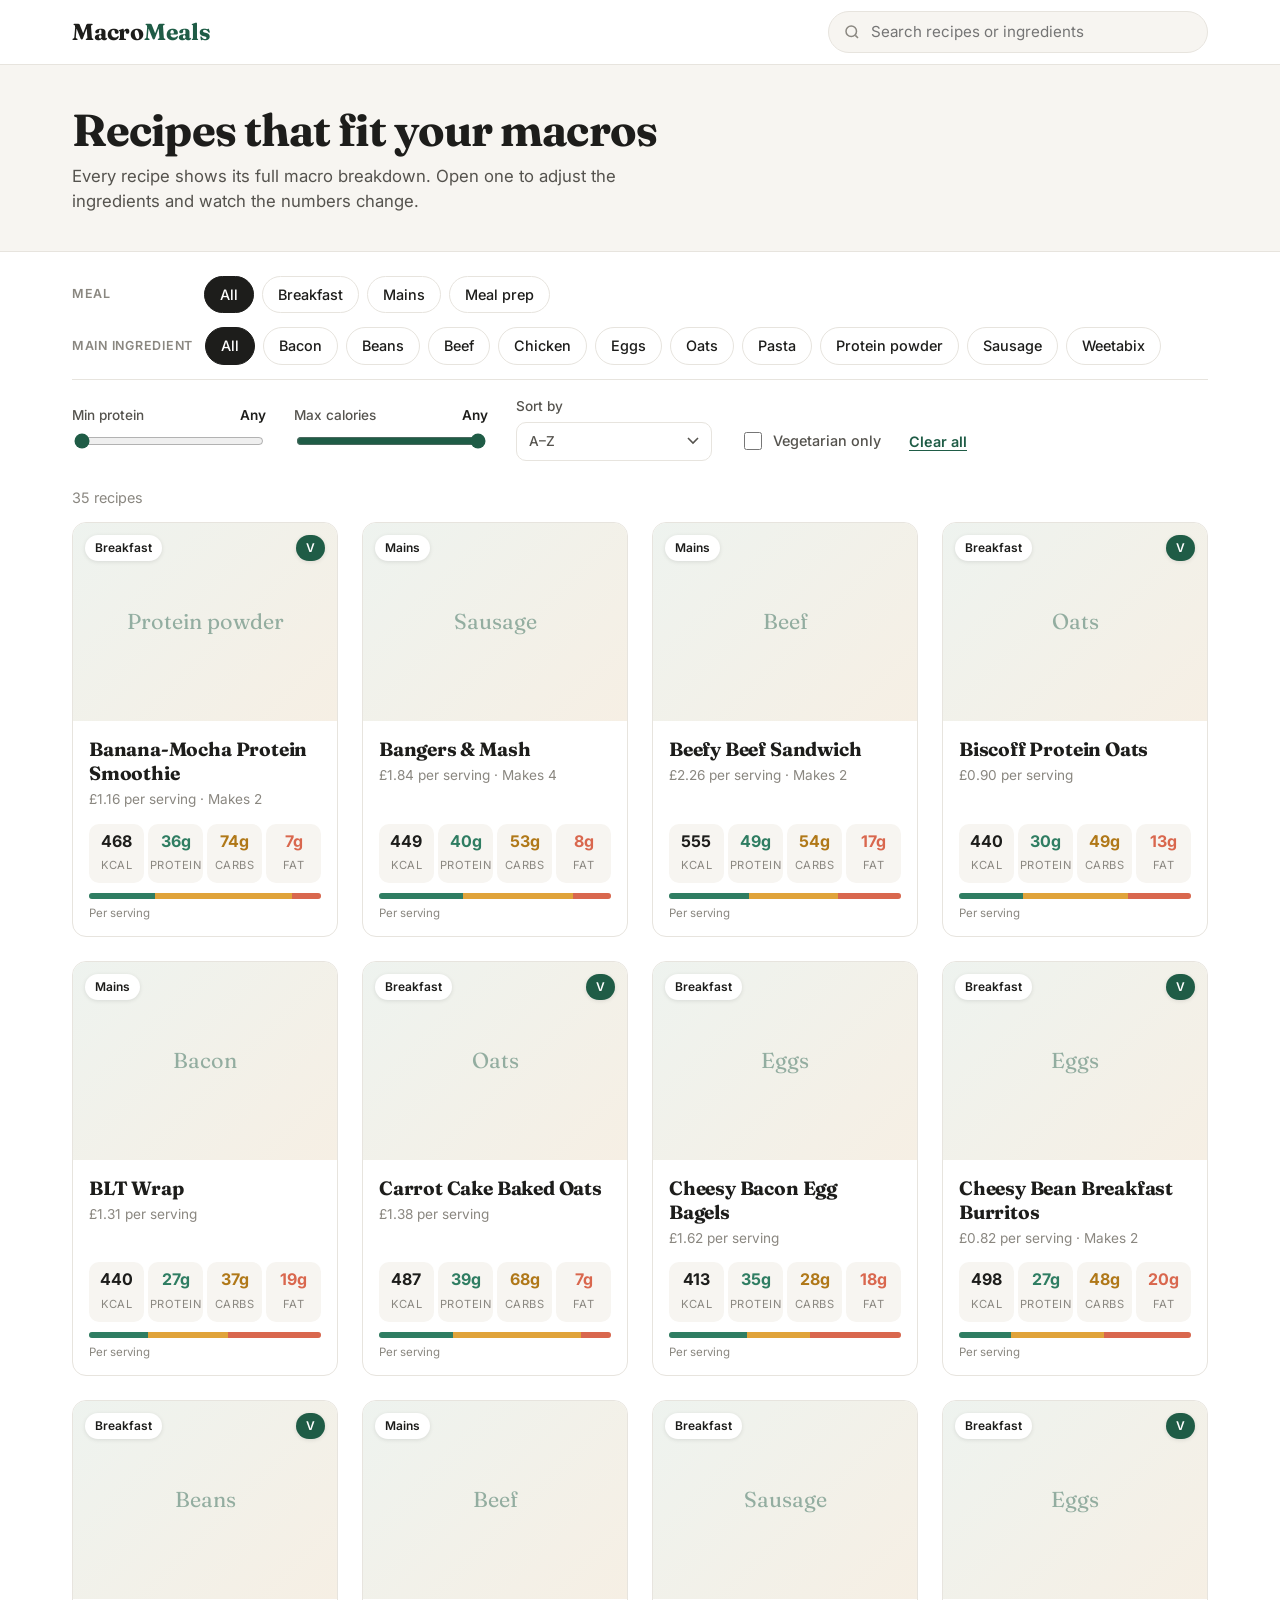
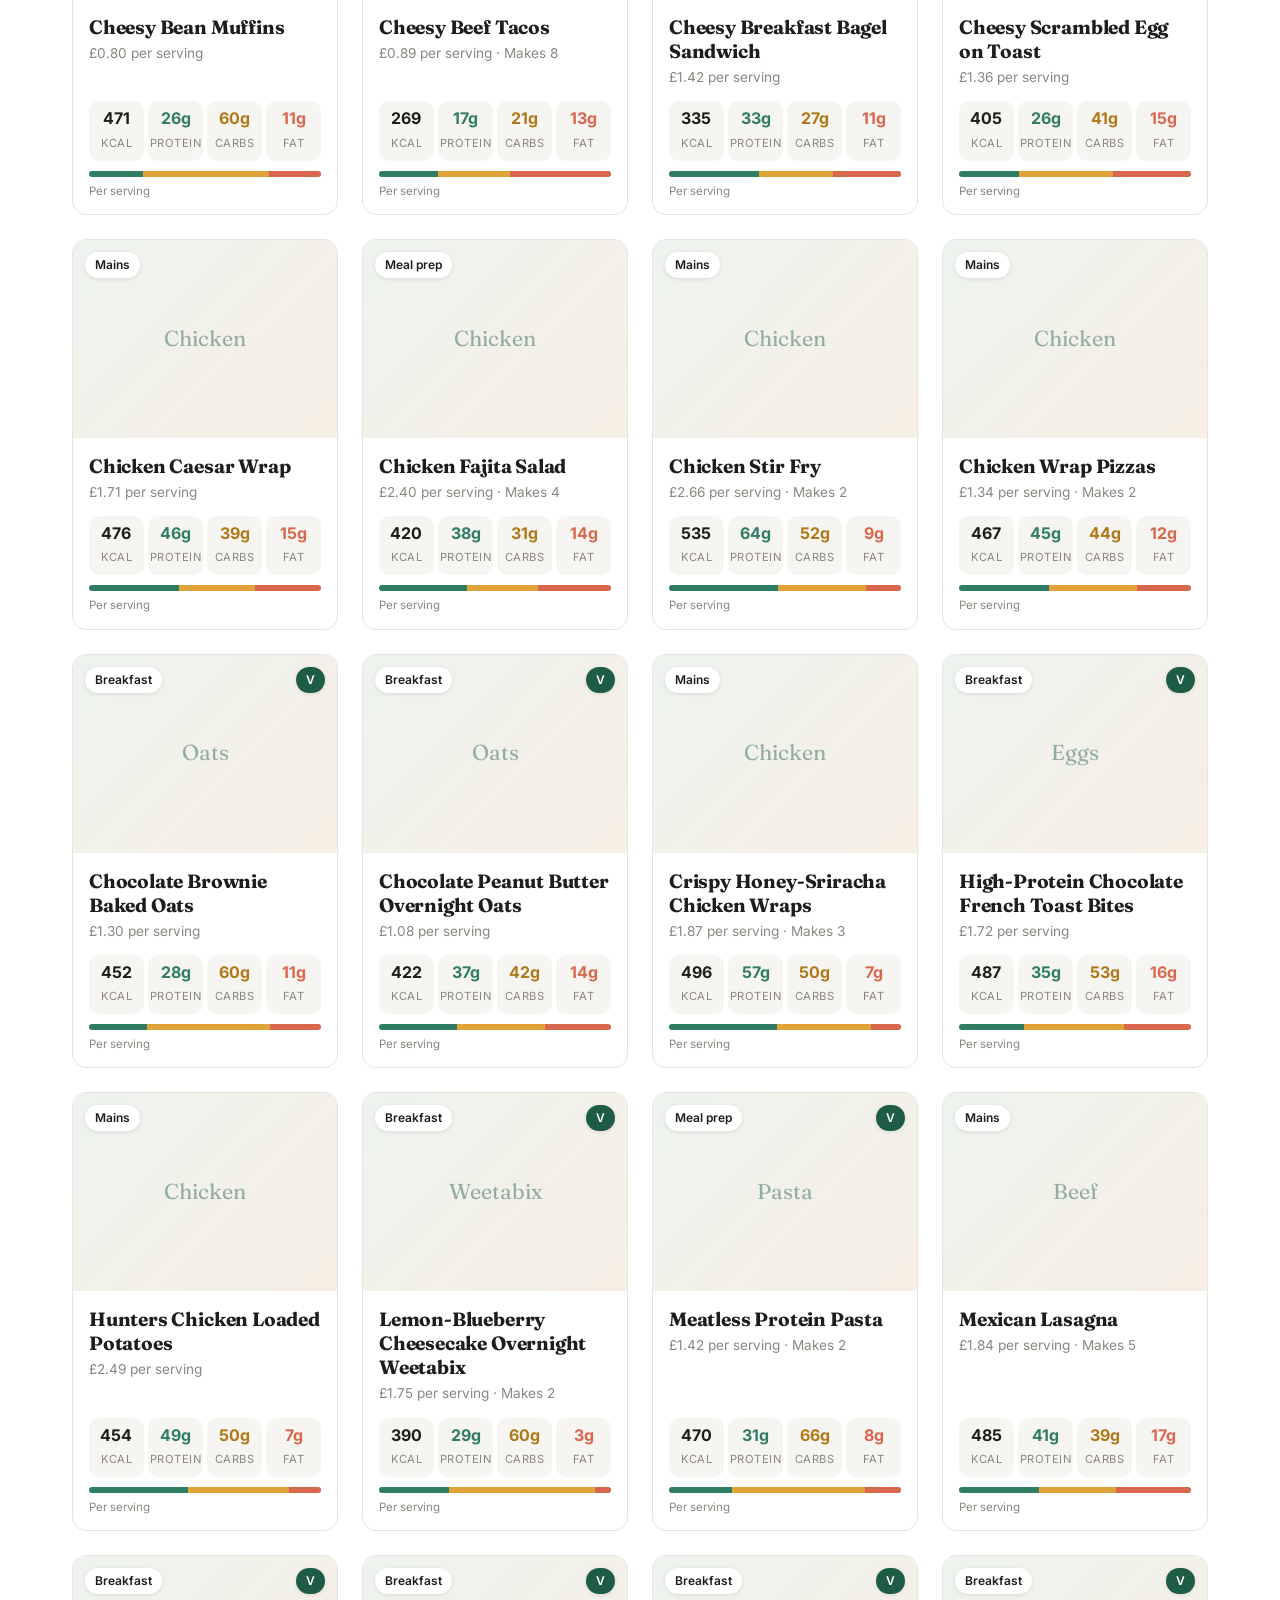
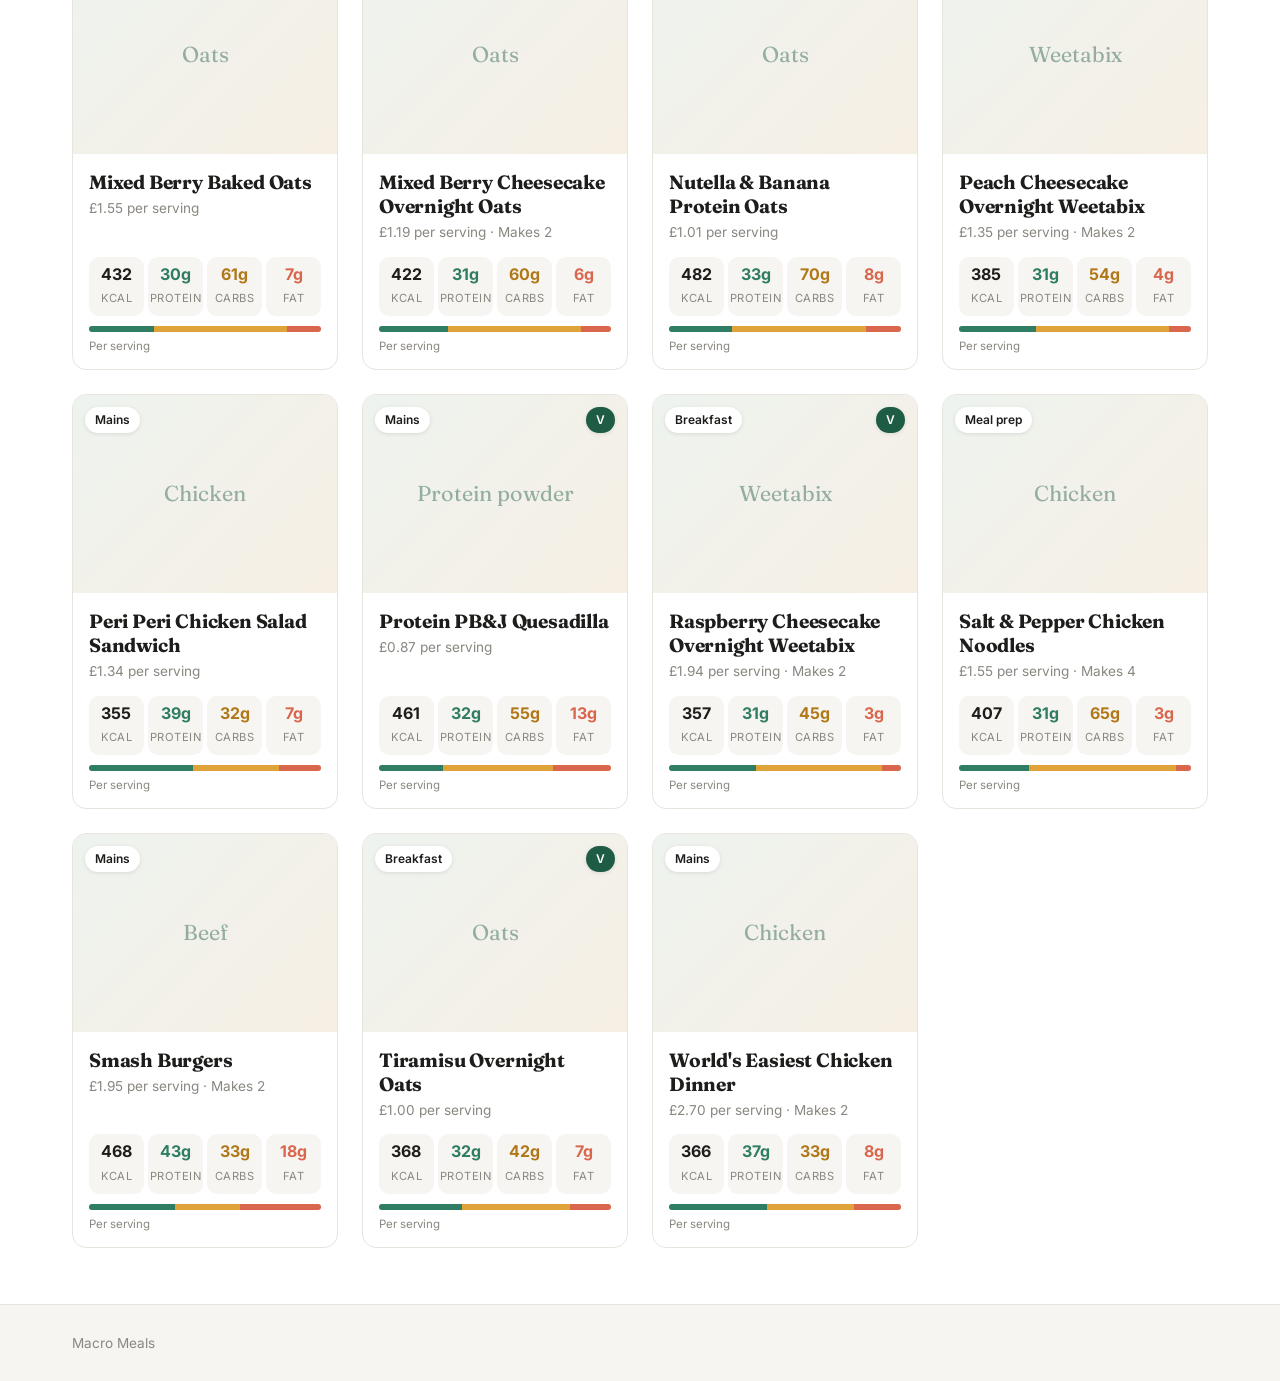
==== index.html @ 956fb860 "Build Macro Meals site with adjustable-ingredient macros Recipe directory with macro tiles and filte" ====
<!doctype html>
<html lang="en">
<head>
  <meta charset="utf-8">
  <meta name="viewport" content="width=device-width, initial-scale=1">
  <title>Macro Meals</title>
  <meta name="description" content="High-protein recipes with full macro breakdowns and adjustable ingredients.">
  <link rel="preconnect" href="https://fonts.googleapis.com">
  <link rel="preconnect" href="https://fonts.gstatic.com" crossorigin>
  <link href="https://fonts.googleapis.com/css2?family=Inter:wght@400;500;600;700&family=Fraunces:opsz,wght@9..144,600;9..144,700&display=swap" rel="stylesheet">
  <link rel="stylesheet" href="assets/css/style.css">
</head>
<body>
  <header class="site-header">
    <div class="wrap header-inner">
      <a class="logo" href="index.html">Macro<span>Meals</span></a>
      <label class="search">
        <span class="sr-only">Search recipes</span>
        <svg viewBox="0 0 24 24" aria-hidden="true"><circle cx="11" cy="11" r="7"/><path d="m20 20-3.5-3.5"/></svg>
        <input id="search" type="search" placeholder="Search recipes or ingredients">
      </label>
    </div>
  </header>

  <section class="hero">
    <div class="wrap">
      <h1>Recipes that fit your macros</h1>
      <p>Every recipe shows its full macro breakdown. Open one to adjust the ingredients and watch the numbers change.</p>
    </div>
  </section>

  <main class="wrap">
    <section class="filters" aria-label="Filters">
      <div class="filter-row">
        <span class="filter-label">Meal</span>
        <div class="chips" id="meal-chips"></div>
      </div>
      <div class="filter-row">
        <span class="filter-label">Main ingredient</span>
        <div class="chips" id="ingredient-chips"></div>
      </div>
      <div class="filter-row controls">
        <label class="range-ctl">
          <span>Min protein <output id="min-protein-out">Any</output></span>
          <input type="range" id="min-protein" min="0" max="80" step="5" value="0">
        </label>
        <label class="range-ctl">
          <span>Max calories <output id="max-kcal-out">Any</output></span>
          <input type="range" id="max-kcal" min="200" step="50">
        </label>
        <label class="select-ctl" id="book-wrap">
          <span>Book</span>
          <select id="book"></select>
        </label>
        <label class="select-ctl">
          <span>Sort by</span>
          <select id="sort">
            <option value="title">A–Z</option>
            <option value="protein-desc">Most protein</option>
            <option value="ratio">Best protein per calorie</option>
            <option value="kcal-asc">Fewest calories</option>
            <option value="kcal-desc">Most calories</option>
            <option value="price-asc">Cheapest</option>
          </select>
        </label>
        <label class="check-ctl"><input type="checkbox" id="veg-only"> Vegetarian only</label>
        <button type="button" class="link-btn" id="clear">Clear all</button>
      </div>
    </section>

    <p class="count" id="count"></p>
    <div class="grid" id="grid"></div>
  </main>

  <footer class="site-footer"><div class="wrap">Macro Meals</div></footer>

  <script src="assets/js/common.js"></script>
  <script src="assets/js/directory.js"></script>
</body>
</html>
---- assets/css/style.css ----
:root {
  --ink: #1d1d1b;
  --ink-2: #55534e;
  --ink-3: #8a8780;
  --line: #e7e4de;
  --bg: #ffffff;
  --bg-soft: #f7f5f1;
  --accent: #1f5c46;
  --accent-soft: #e6f0eb;
  --protein: #2f7d62;
  --carbs: #e0a33a;
  --fat: #d9674e;
  --radius: 14px;
  --shadow: 0 1px 2px rgba(0,0,0,.04), 0 6px 20px rgba(0,0,0,.06);
  --serif: 'Fraunces', Georgia, serif;
  --sans: 'Inter', system-ui, -apple-system, 'Segoe UI', sans-serif;
}

* { box-sizing: border-box; }
html { -webkit-text-size-adjust: 100%; }
body {
  margin: 0;
  font-family: var(--sans);
  color: var(--ink);
  background: var(--bg);
  line-height: 1.5;
  -webkit-font-smoothing: antialiased;
}
a { color: inherit; }
img { display: block; max-width: 100%; }
button, input, select { font: inherit; color: inherit; }
[hidden] { display: none !important; }
.sr-only { position: absolute; width: 1px; height: 1px; overflow: hidden; clip: rect(0 0 0 0); white-space: nowrap; }
.wrap { max-width: 1200px; margin: 0 auto; padding: 0 16px; }
@media (min-width: 720px) { .wrap { padding: 0 32px; } }

/* Header */
.site-header {
  position: sticky; top: 0; z-index: 20;
  background: rgba(255,255,255,.94);
  backdrop-filter: saturate(1.4) blur(8px);
  border-bottom: 1px solid var(--line);
}
.header-inner { display: flex; align-items: center; gap: 20px; height: 64px; }
.logo {
  font-family: var(--serif); font-weight: 700; font-size: 1.45rem;
  text-decoration: none; letter-spacing: -.01em; white-space: nowrap;
}
.logo span { color: var(--accent); }
.back { margin-left: auto; text-decoration: none; color: var(--ink-2); font-weight: 500; font-size: .95rem; }
.back:hover { color: var(--accent); }
.search {
  margin-left: auto; flex: 0 1 380px; min-width: 0;
  display: flex; align-items: center; gap: 8px;
  background: var(--bg-soft); border: 1px solid var(--line); border-radius: 999px;
  padding: 0 14px; height: 42px;
}
.search:focus-within { border-color: var(--accent); background: #fff; }
.search svg { width: 18px; height: 18px; fill: none; stroke: var(--ink-3); stroke-width: 2; flex: none; }
.search input { border: 0; background: transparent; outline: none; width: 100%; min-width: 0; font-size: .95rem; }

/* Hero */
.hero { background: var(--bg-soft); border-bottom: 1px solid var(--line); padding: 40px 0 36px; }
.hero h1 { font-family: var(--serif); font-size: clamp(1.9rem, 4vw, 2.8rem); line-height: 1.1; margin: 0 0 10px; letter-spacing: -.02em; }
.hero p { margin: 0; color: var(--ink-2); max-width: 620px; font-size: 1.05rem; }

/* Filters */
.filters { padding: 24px 0 8px; display: grid; gap: 14px; }
.filters > * { min-width: 0; }
.filter-row { display: flex; align-items: center; gap: 12px; flex-wrap: wrap; }
.filter-label { font-size: .78rem; font-weight: 600; text-transform: uppercase; letter-spacing: .06em; color: var(--ink-3); min-width: 120px; }
.chips { display: flex; gap: 8px; flex-wrap: wrap; }
.chip {
  border: 1px solid var(--line); background: #fff; border-radius: 999px;
  padding: 7px 15px; font-size: .9rem; font-weight: 500; cursor: pointer;
  transition: border-color .15s, background .15s, color .15s;
}
.chip:hover { border-color: var(--ink-3); }
.chip[aria-pressed="true"] { background: var(--ink); border-color: var(--ink); color: #fff; }
.controls { gap: 20px 28px; padding-top: 6px; border-top: 1px solid var(--line); padding-top: 16px; }
.range-ctl, .select-ctl { display: grid; gap: 6px; font-size: .85rem; color: var(--ink-2); font-weight: 500; }
.range-ctl span { display: flex; justify-content: space-between; gap: 12px; }
.range-ctl output { color: var(--ink); font-weight: 600; }
.range-ctl input { width: 190px; }
.select-ctl select {
  border: 1px solid var(--line); border-radius: 10px; padding: 8px 32px 8px 12px; background: #fff;
  appearance: none;
  background-image: url("data:image/svg+xml,%3Csvg xmlns='http://www.w3.org/2000/svg' width='12' height='8'%3E%3Cpath d='M1 1l5 5 5-5' fill='none' stroke='%2355534e' stroke-width='1.6'/%3E%3C/svg%3E");
  background-repeat: no-repeat; background-position: right 12px center;
}
.link-btn { background: none; border: 0; padding: 0; color: var(--accent); font-weight: 600; font-size: .9rem; cursor: pointer; text-decoration: underline; text-underline-offset: 3px; }
.controls .link-btn { align-self: end; padding-bottom: 8px; }

input[type="range"] { accent-color: var(--accent); }

/* Grid + cards */
.count { color: var(--ink-3); font-size: .9rem; margin: 18px 0 14px; }
.grid { display: grid; gap: 24px; grid-template-columns: repeat(auto-fill, minmax(260px, 1fr)); padding-bottom: 56px; }
.card {
  display: flex; flex-direction: column; text-decoration: none;
  background: #fff; border-radius: var(--radius); overflow: hidden;
  border: 1px solid var(--line); transition: box-shadow .2s, transform .2s;
}
.card:hover { box-shadow: var(--shadow); transform: translateY(-2px); }
.card-img { position: relative; aspect-ratio: 4 / 3; background: var(--bg-soft); overflow: hidden; }
.card-img img { width: 100%; height: 100%; object-fit: cover; }
.badge {
  position: absolute; top: 12px; left: 12px; background: #fff; border-radius: 999px;
  font-size: .75rem; font-weight: 600; padding: 4px 10px; box-shadow: 0 1px 4px rgba(0,0,0,.1);
}
.img-placeholder {
  width: 100%; height: 100%; display: grid; place-items: center;
  background: linear-gradient(135deg, #eef3ef 0%, #f6efe4 100%);
}
.img-placeholder span { font-family: var(--serif); font-size: 1.35rem; color: rgba(31,92,70,.45); }
.card-body { padding: 16px 16px 14px; display: flex; flex-direction: column; flex: 1; }
.card h3 { font-family: var(--serif); font-size: 1.2rem; line-height: 1.25; margin: 0 0 4px; letter-spacing: -.01em; }
.card:hover h3 { color: var(--accent); }
.meta { margin: 0 0 14px; color: var(--ink-3); font-size: .85rem; }
.macros { display: grid; grid-template-columns: repeat(4, 1fr); gap: 4px; margin-top: auto; }
.macro { text-align: center; padding: 8px 2px; border-radius: 10px; background: var(--bg-soft); }
.macro strong { display: block; font-size: 1rem; line-height: 1.2; }
.macro span { font-size: .7rem; color: var(--ink-3); text-transform: uppercase; letter-spacing: .04em; }
.macro.p strong { color: var(--protein); }
.macro.c strong { color: #b07818; }
.macro.f strong { color: var(--fat); }
.split-bar { display: flex; height: 6px; border-radius: 999px; overflow: hidden; margin-top: 10px; background: var(--line); }
.split-bar .p { background: var(--protein); }
.split-bar .c { background: var(--carbs); }
.split-bar .f { background: var(--fat); }
.per { margin: 6px 0 0; font-size: .72rem; color: var(--ink-3); }
.empty { color: var(--ink-2); padding: 40px 0; grid-column: 1 / -1; }

/* Recipe page */
.crumbs { font-size: .85rem; color: var(--ink-3); padding: 20px 0 0; }
.crumbs a { color: var(--ink-2); }
.crumbs span { margin: 0 6px; }
.recipe-head { display: grid; gap: 28px; padding: 18px 0 32px; align-items: center; }
@media (min-width: 900px) { .recipe-head { grid-template-columns: 1fr 1fr; gap: 48px; } }
.eyebrow { margin: 0 0 8px; font-size: .78rem; font-weight: 600; text-transform: uppercase; letter-spacing: .08em; color: var(--accent); }
.recipe-head h1 { font-family: var(--serif); font-size: clamp(2rem, 4.5vw, 3rem); line-height: 1.08; margin: 0 0 14px; letter-spacing: -.02em; }
.lede { font-size: 1.1rem; color: var(--ink-2); margin: 0 0 20px; }
.facts { list-style: none; display: flex; gap: 28px; padding: 14px 0; margin: 0 0 16px; border-top: 1px solid var(--line); border-bottom: 1px solid var(--line); }
.facts li { font-weight: 600; }
.facts span { display: block; font-size: .72rem; font-weight: 600; text-transform: uppercase; letter-spacing: .06em; color: var(--ink-3); }
.tags { display: flex; gap: 8px; flex-wrap: wrap; }
.tag { background: var(--accent-soft); color: var(--accent); font-size: .82rem; font-weight: 600; padding: 4px 12px; border-radius: 999px; }
.recipe-img { border-radius: var(--radius); overflow: hidden; aspect-ratio: 4 / 3; background: var(--bg-soft); }
.recipe-img img { width: 100%; height: 100%; object-fit: cover; }

.recipe-layout { display: grid; gap: 24px; padding-bottom: 64px; }
@media (min-width: 960px) { .recipe-layout { grid-template-columns: minmax(0, 1fr) 360px; gap: 40px; align-items: start; } }
.panel { border: 1px solid var(--line); border-radius: var(--radius); padding: 22px; background: #fff; }
.recipe-main { display: grid; gap: 24px; }
.panel h2 { font-family: var(--serif); font-size: 1.45rem; margin: 0 0 14px; letter-spacing: -.01em; }
.panel h2 small { font-family: var(--sans); font-size: .8rem; font-weight: 500; color: var(--ink-3); margin-left: 6px; }
.panel-head { display: flex; justify-content: space-between; align-items: baseline; gap: 12px; }
.hint { font-size: .82rem; color: var(--ink-3); margin: 8px 0 0; }
@media (min-width: 960px) { .sticky { position: sticky; top: 84px; } }

.whole {
  display: grid; grid-template-columns: auto 1fr auto; align-items: center; gap: 14px;
  background: var(--accent-soft); border-radius: 12px; padding: 12px 16px;
}
.whole label { font-weight: 600; font-size: .9rem; color: var(--accent); }
.whole output { font-weight: 700; min-width: 3.2em; text-align: right; color: var(--accent); }
@media (max-width: 520px) { .whole { grid-template-columns: 1fr auto; } .whole input { grid-column: 1 / -1; grid-row: 2; } }

.ing-list { list-style: none; padding: 0; margin: 12px 0 0; }
.ing { padding: 14px 0; border-bottom: 1px solid var(--line); }
.ing:last-child { border-bottom: 0; }
.ing-top { display: flex; justify-content: space-between; gap: 12px; align-items: baseline; }
.ing-name { font-weight: 500; }
.ing-qty { font-weight: 700; white-space: nowrap; }
.ing-qty s { color: var(--ink-3); font-weight: 400; font-size: .82rem; margin-left: 4px; }
.ing input[type="range"] { width: 100%; margin: 8px 0 2px; }
.ing-macros { font-size: .78rem; color: var(--ink-3); }
.ing.fixed .ing-name { color: var(--ink-2); font-style: italic; }

.steps { margin: 0; padding: 0; list-style: none; counter-reset: step; }
.steps li { counter-increment: step; position: relative; padding: 0 0 18px 46px; }
.steps li::before {
  content: counter(step); position: absolute; left: 0; top: -2px;
  width: 30px; height: 30px; border-radius: 50%; background: var(--ink); color: #fff;
  display: grid; place-items: center; font-weight: 700; font-size: .85rem;
}

.big-kcal { font-size: 1rem; color: var(--ink-2); margin-bottom: 12px; display: flex; align-items: baseline; gap: 8px; }
.big-kcal strong { font-family: var(--serif); font-size: 2.6rem; line-height: 1; color: var(--ink); }
.macro-grid { display: grid; grid-template-columns: repeat(3, 1fr); gap: 8px; }
.mg { background: var(--bg-soft); border-radius: 10px; padding: 10px; border-top: 3px solid; }
.mg.p { border-color: var(--protein); }
.mg.c { border-color: var(--carbs); }
.mg.f { border-color: var(--fat); }
.mg span { display: block; font-size: .72rem; color: var(--ink-3); text-transform: uppercase; letter-spacing: .05em; font-weight: 600; }
.mg strong { font-size: 1.3rem; }
.mg .delta { display: block; }
.delta { font-size: .78rem; font-weight: 600; }
.delta.up { color: var(--protein); }
.delta.down { color: var(--fat); }
.split-legend { font-size: .78rem; color: var(--ink-3); margin: 6px 0 0; }
.orig { font-size: .8rem; color: var(--ink-2); background: var(--bg-soft); border-radius: 8px; padding: 8px 10px; margin: 12px 0 0; }

.targets { margin-top: 22px; padding-top: 18px; border-top: 1px solid var(--line); }
.targets h3 { font-size: .95rem; margin: 0 0 10px; }
.target-inputs { display: grid; grid-template-columns: repeat(2, 1fr); gap: 8px; }
.target-inputs label { display: grid; grid-template-columns: 1fr auto; align-items: center; gap: 2px 6px; font-size: .78rem; color: var(--ink-3); font-weight: 600; }
.target-inputs label span { grid-column: 1 / -1; }
.target-inputs input { width: 100%; border: 1px solid var(--line); border-radius: 8px; padding: 7px 9px; font-weight: 600; }
.target-inputs input:focus { outline: none; border-color: var(--accent); }
.target-inputs em { font-style: normal; }
#target-bars { display: grid; gap: 10px; margin-top: 14px; }
#target-bars:empty { display: none; }
.tbar-top { display: flex; justify-content: space-between; font-size: .8rem; font-weight: 600; margin-bottom: 4px; }
.tbar-track { height: 8px; border-radius: 999px; background: var(--line); overflow: hidden; }
.tbar-track span { display: block; height: 100%; background: var(--carbs); border-radius: 999px; }
.tbar.on .tbar-track span { background: var(--protein); }
.tbar.over .tbar-track span { background: var(--fat); }
.tbar.on .tbar-top span:last-child { color: var(--protein); }
.tbar.over .tbar-top span:last-child { color: var(--fat); }
.fit-btns { display: flex; gap: 8px; margin-top: 14px; flex-wrap: wrap; }
.btn {
  flex: 1; border: 1px solid var(--ink); background: #fff; border-radius: 999px;
  padding: 9px 12px; font-weight: 600; font-size: .85rem; cursor: pointer; white-space: nowrap;
}
.btn:hover { background: var(--ink); color: #fff; }

.site-footer { border-top: 1px solid var(--line); padding: 28px 0; color: var(--ink-3); font-size: .85rem; background: var(--bg-soft); }

@media (max-width: 600px) {
  .header-inner { gap: 12px; }
  .logo { font-size: 1.2rem; }
  .filter-label { min-width: 0; width: 100%; }
  .filter-row > .chips { flex: 1 1 100%; min-width: 0; }
  .chips { flex-wrap: nowrap; overflow-x: auto; margin: 0 -16px; padding: 0 16px 4px; scrollbar-width: none; }
  .chip { flex: none; }
  .range-ctl input { width: 100%; }
  .range-ctl, .select-ctl { flex: 1 1 140px; }
}

.badge.veg { left: auto; right: 12px; background: var(--accent); color: #fff; }
.check-ctl { display: flex; align-items: center; gap: 8px; font-size: .9rem; font-weight: 500; color: var(--ink-2); align-self: end; padding-bottom: 8px; cursor: pointer; }
.check-ctl input { width: 18px; height: 18px; accent-color: var(--accent); }
.notes { display: grid; gap: 12px; margin-top: 8px; }
@media (min-width: 640px) { .notes { grid-template-columns: 1fr 1fr; } }
.note { background: var(--bg-soft); border-radius: 12px; padding: 14px 16px; }
.note h3 { margin: 0 0 4px; font-size: .78rem; text-transform: uppercase; letter-spacing: .06em; color: var(--accent); }
.note p { margin: 0; font-size: .92rem; color: var(--ink-2); }

/* Live macro bar so totals stay visible while adjusting on small screens */
.mobile-bar { display: none; }
@media (max-width: 959px) {
  .mobile-bar {
    position: fixed; left: 0; right: 0; bottom: 0; z-index: 30;
    display: grid; grid-template-columns: repeat(4, 1fr);
    background: rgba(255,255,255,.97); backdrop-filter: blur(8px);
    border-top: 1px solid var(--line); box-shadow: 0 -4px 16px rgba(0,0,0,.06);
    padding: 10px 16px calc(10px + env(safe-area-inset-bottom));
    text-align: center;
  }
  .mobile-bar strong { display: block; font-size: 1.05rem; line-height: 1.2; }
  .mobile-bar span { font-size: .68rem; color: var(--ink-3); text-transform: uppercase; letter-spacing: .04em; }
  .mobile-bar .p strong { color: var(--protein); }
  .mobile-bar .c strong { color: #b07818; }
  .mobile-bar .f strong { color: var(--fat); }
  body:has(.mobile-bar) .site-footer { padding-bottom: 90px; }
}
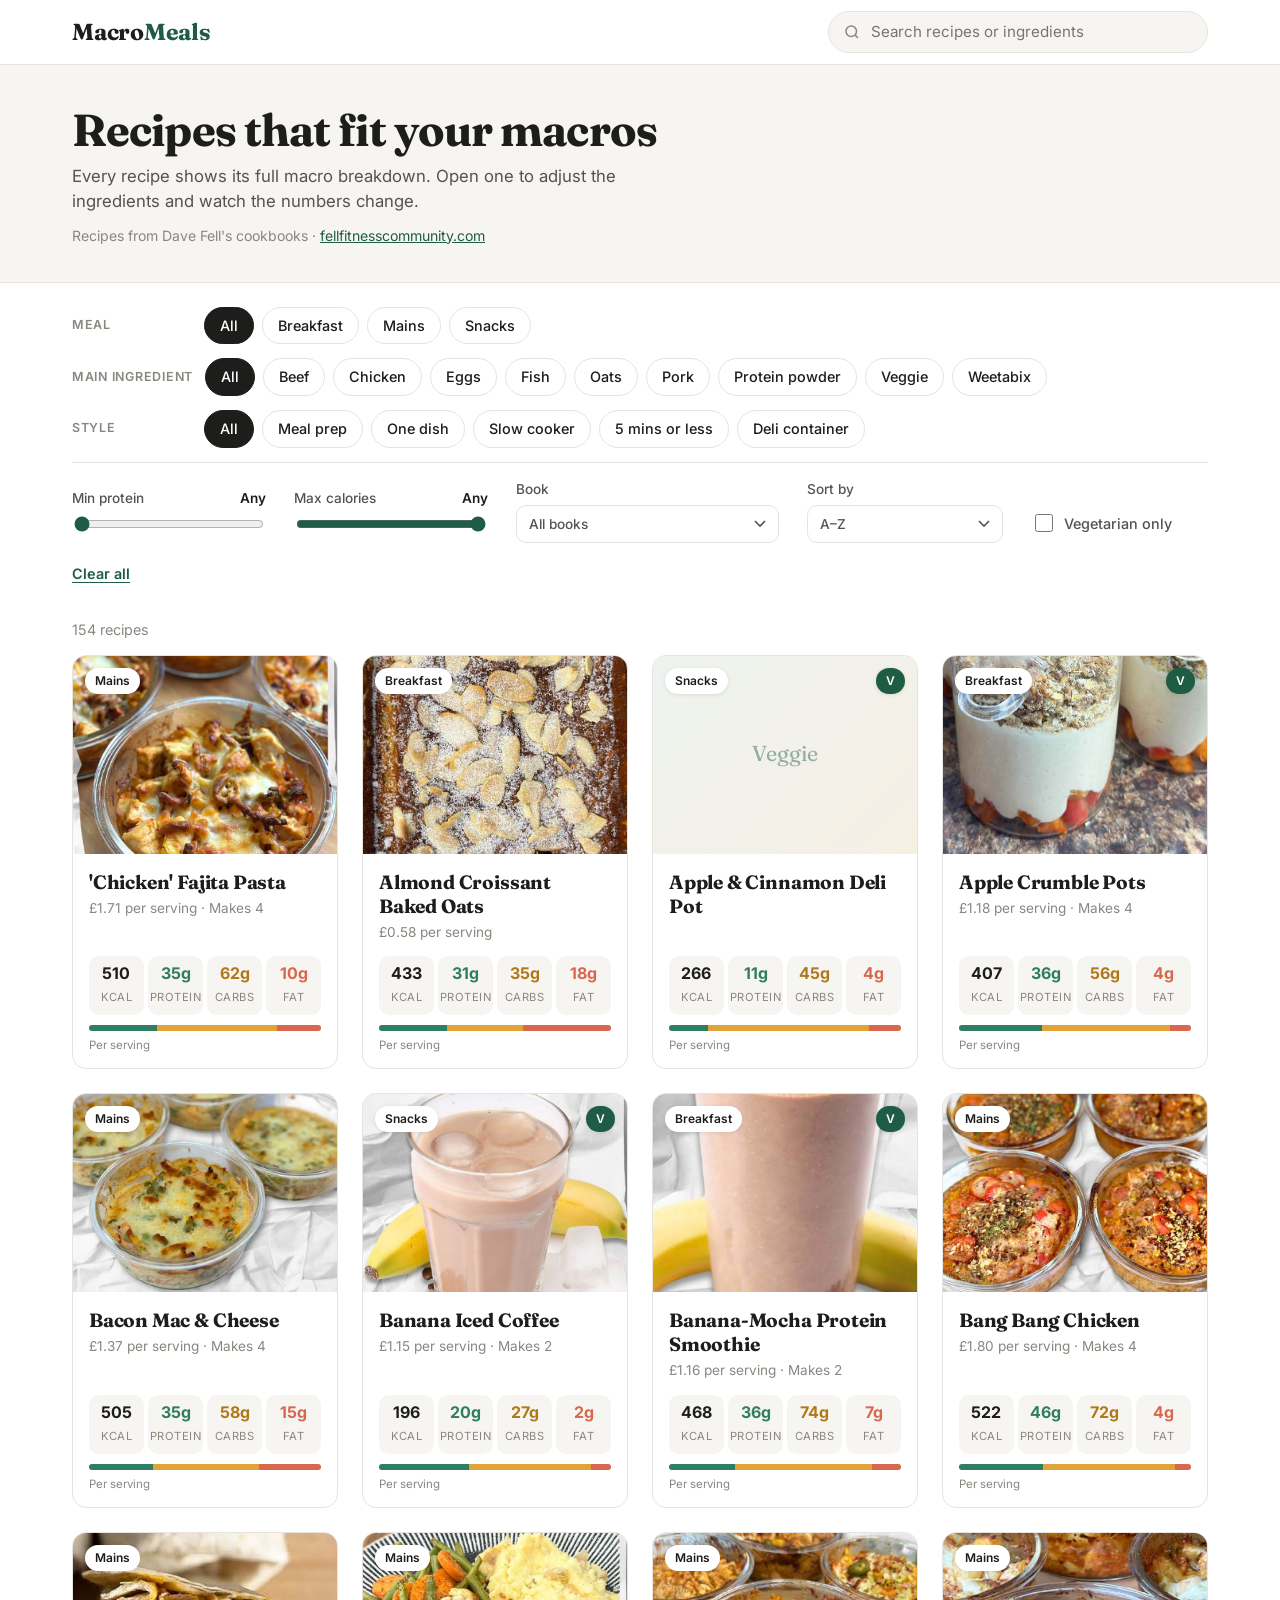
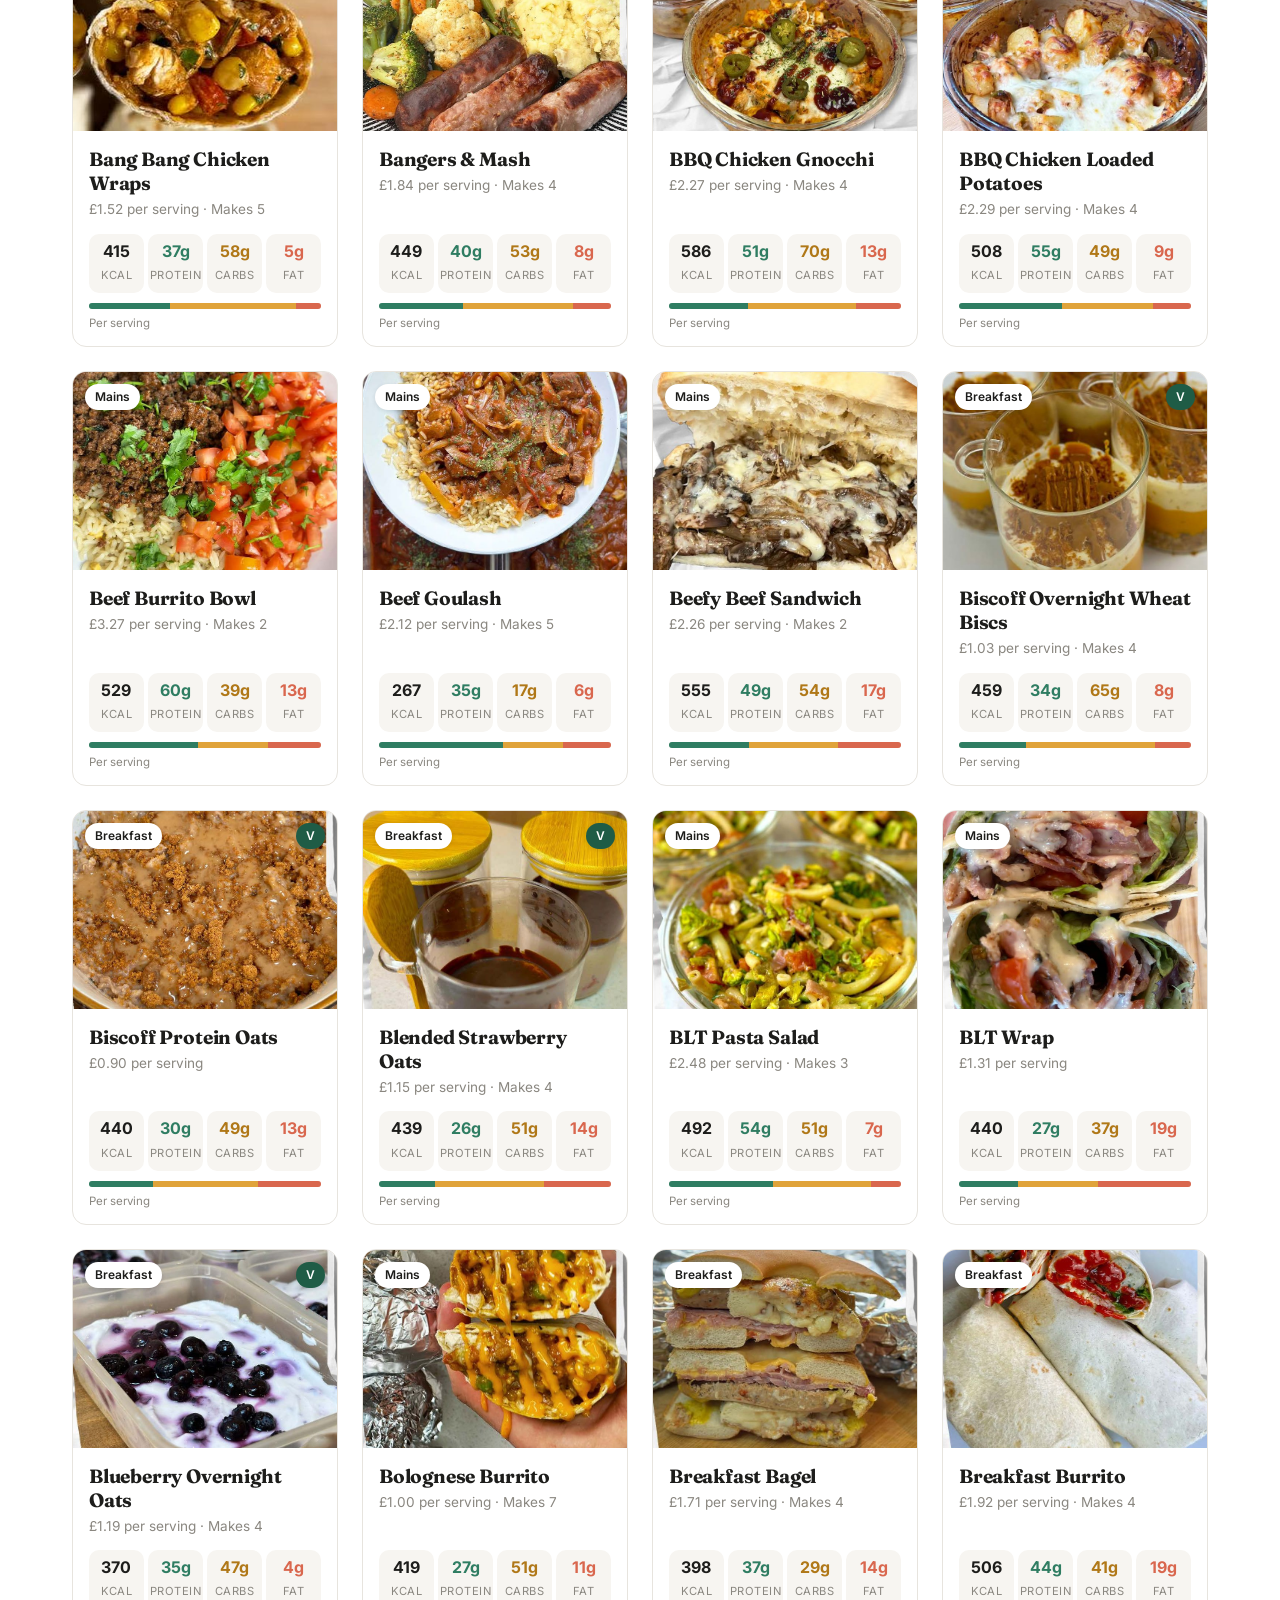
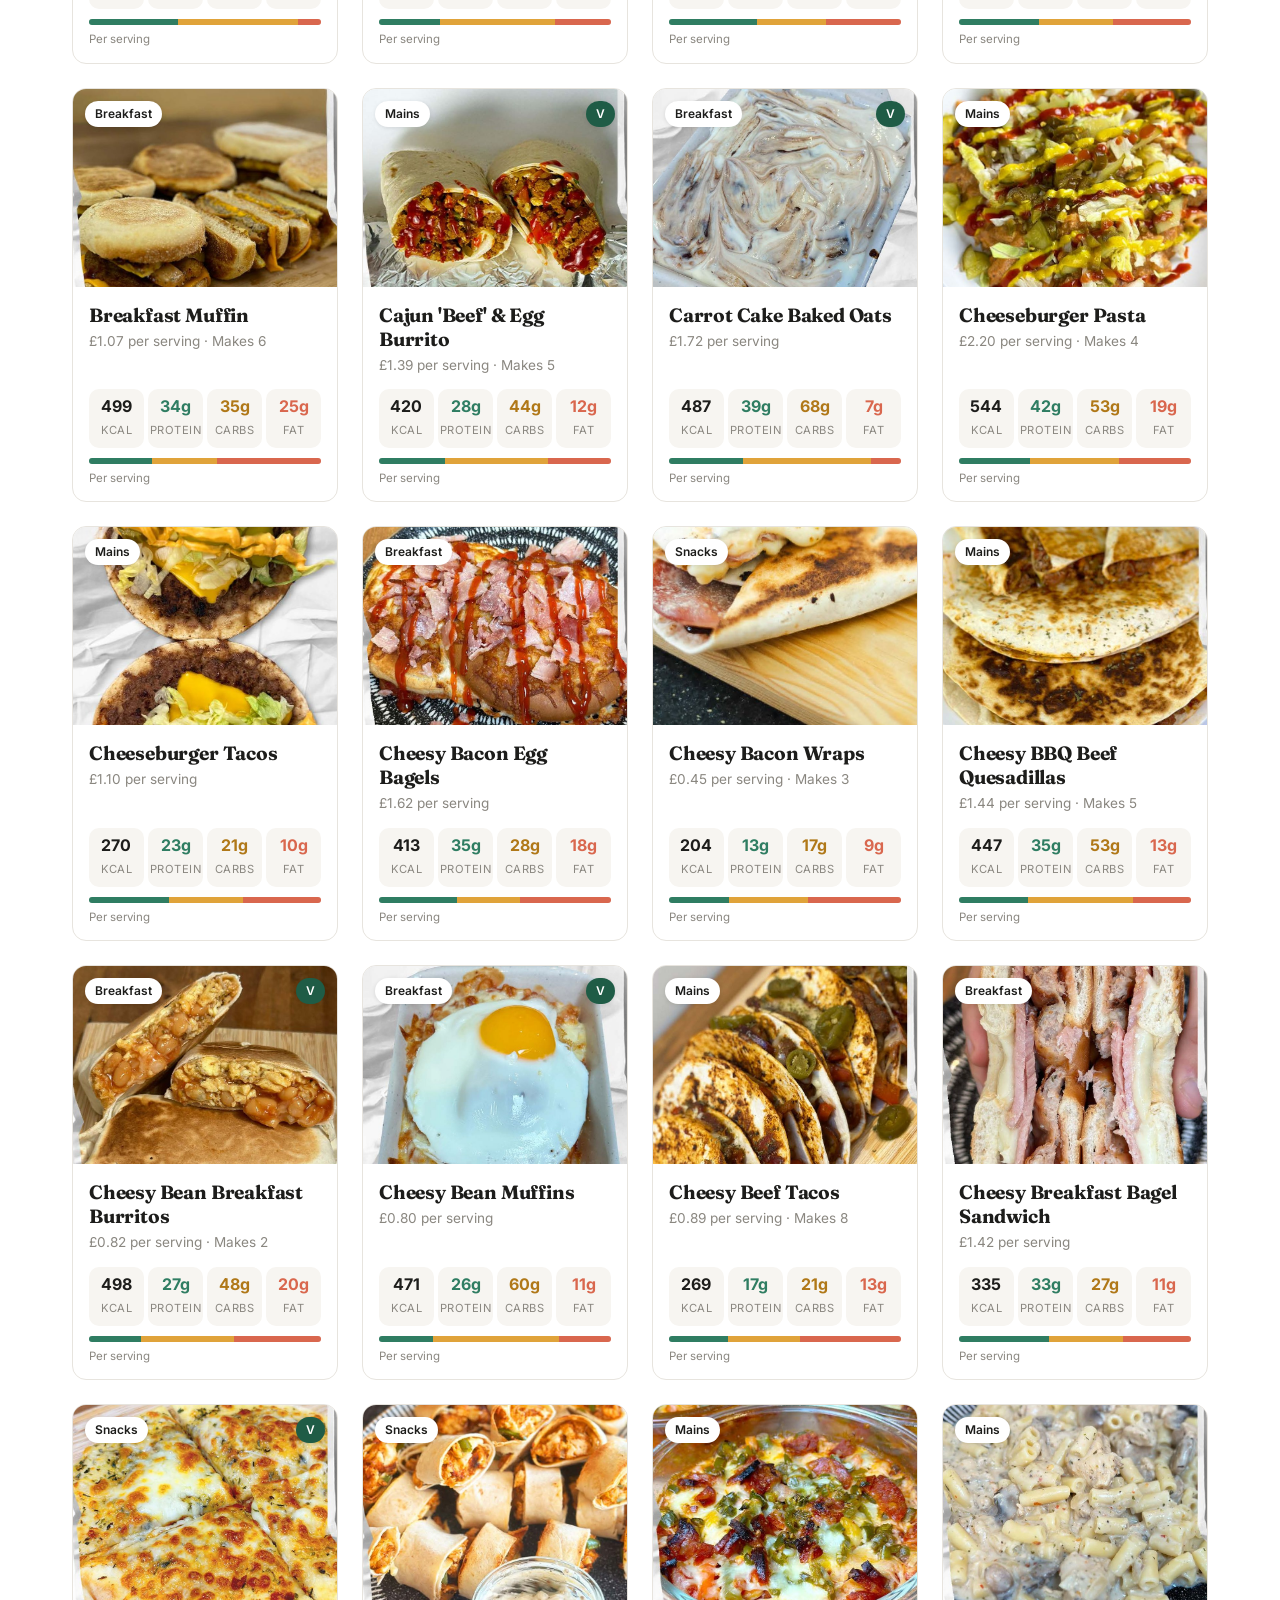
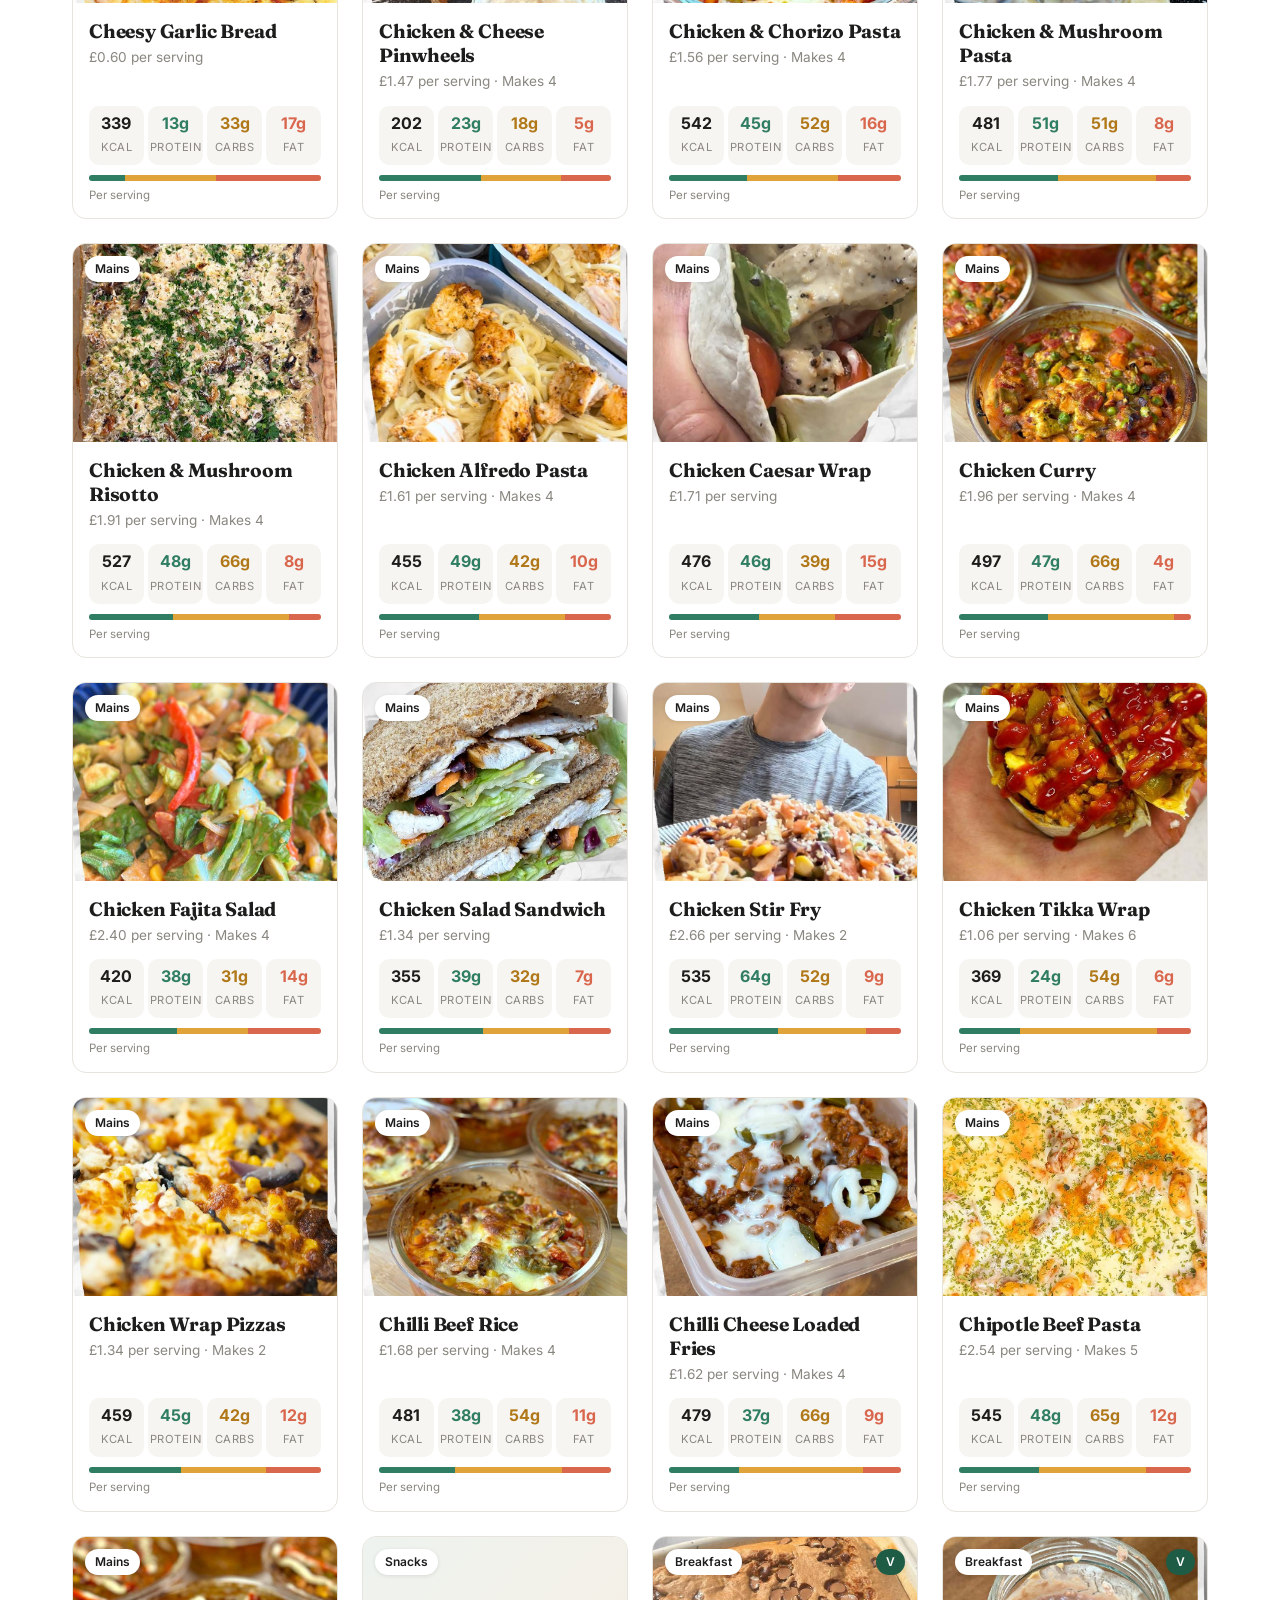
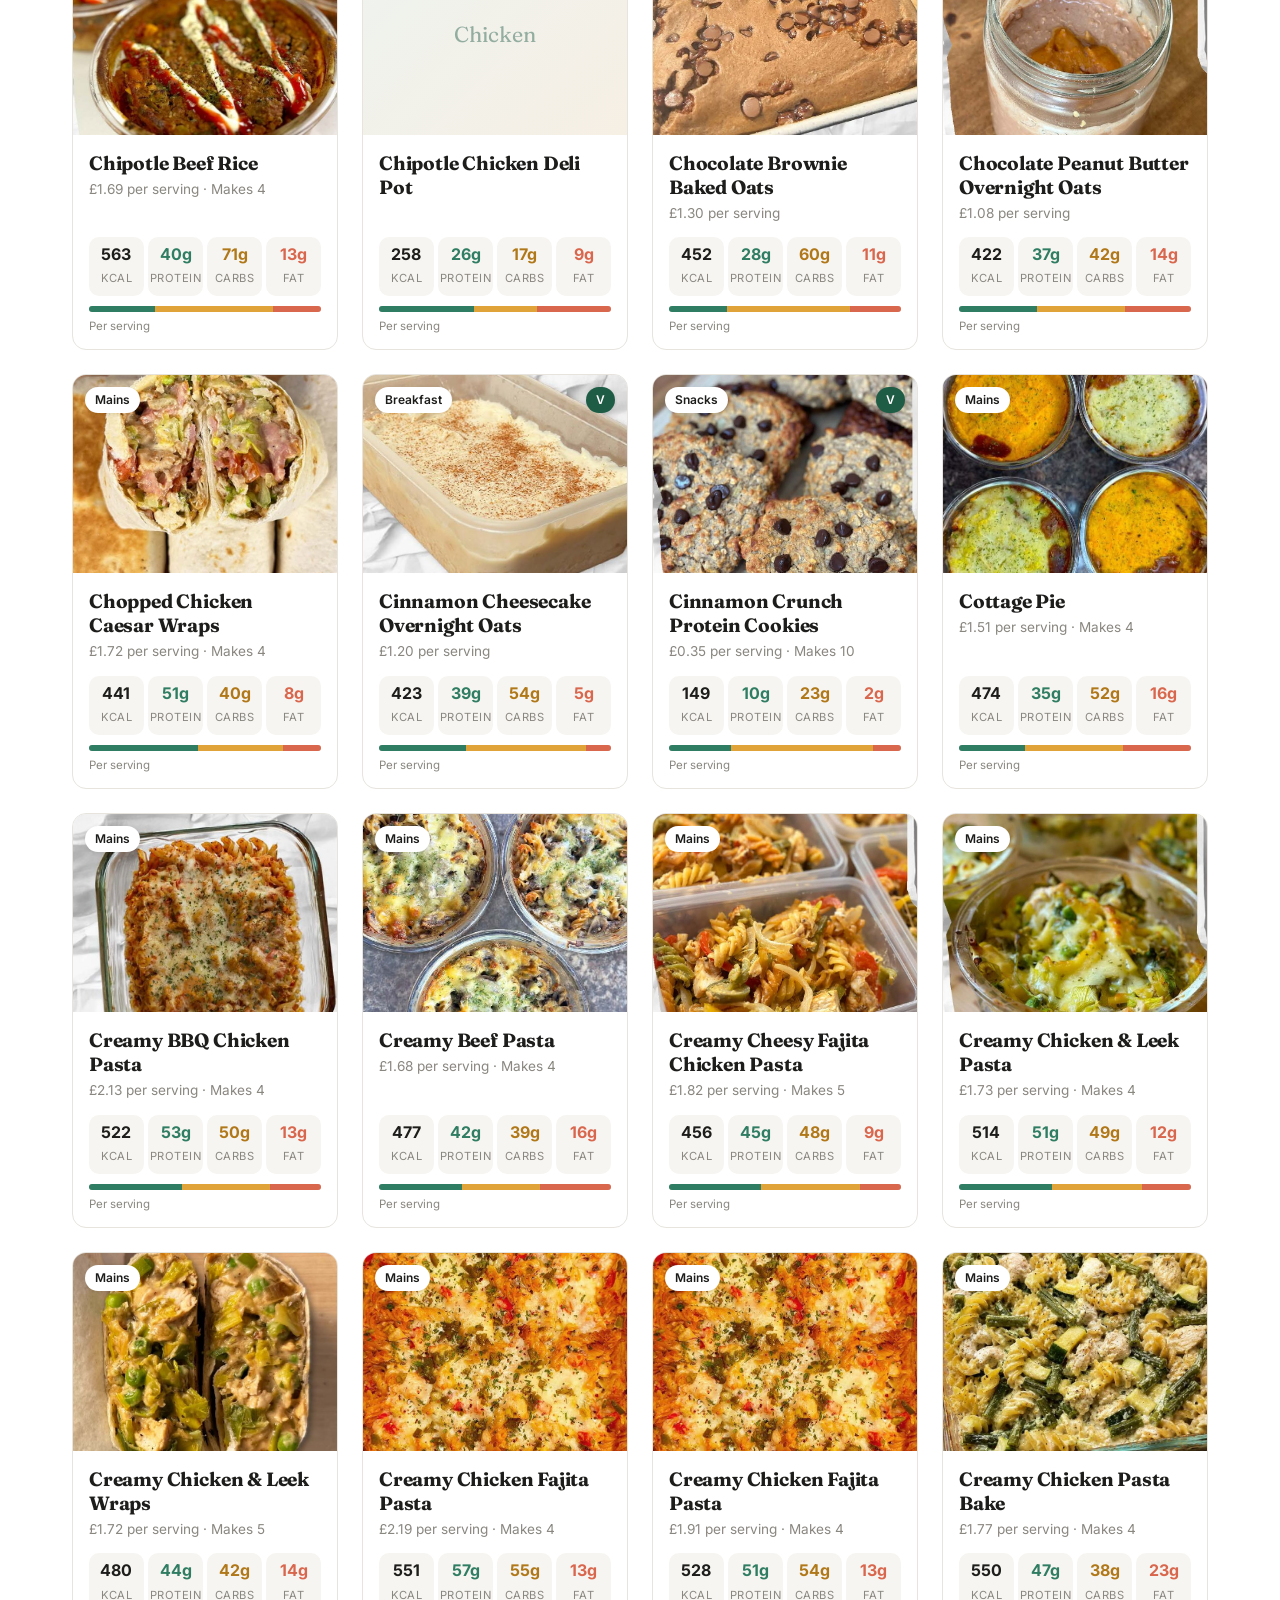
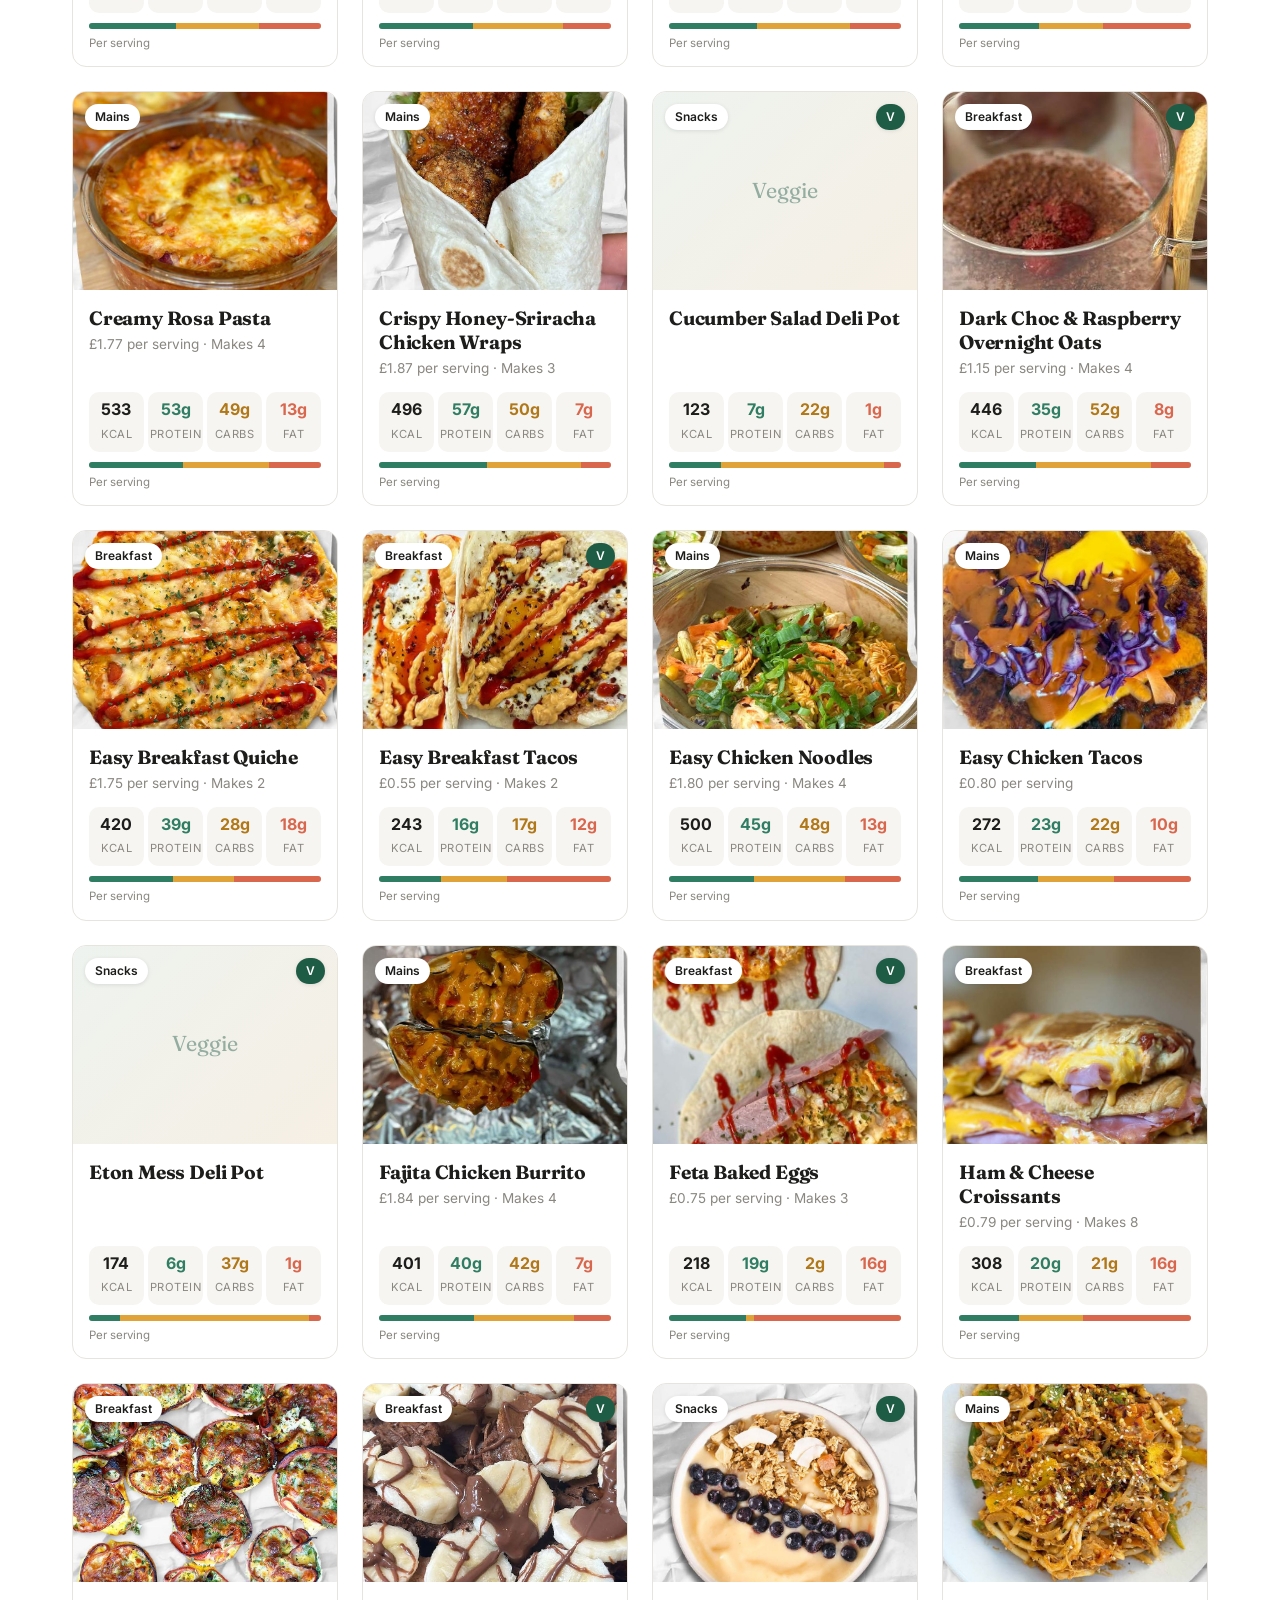
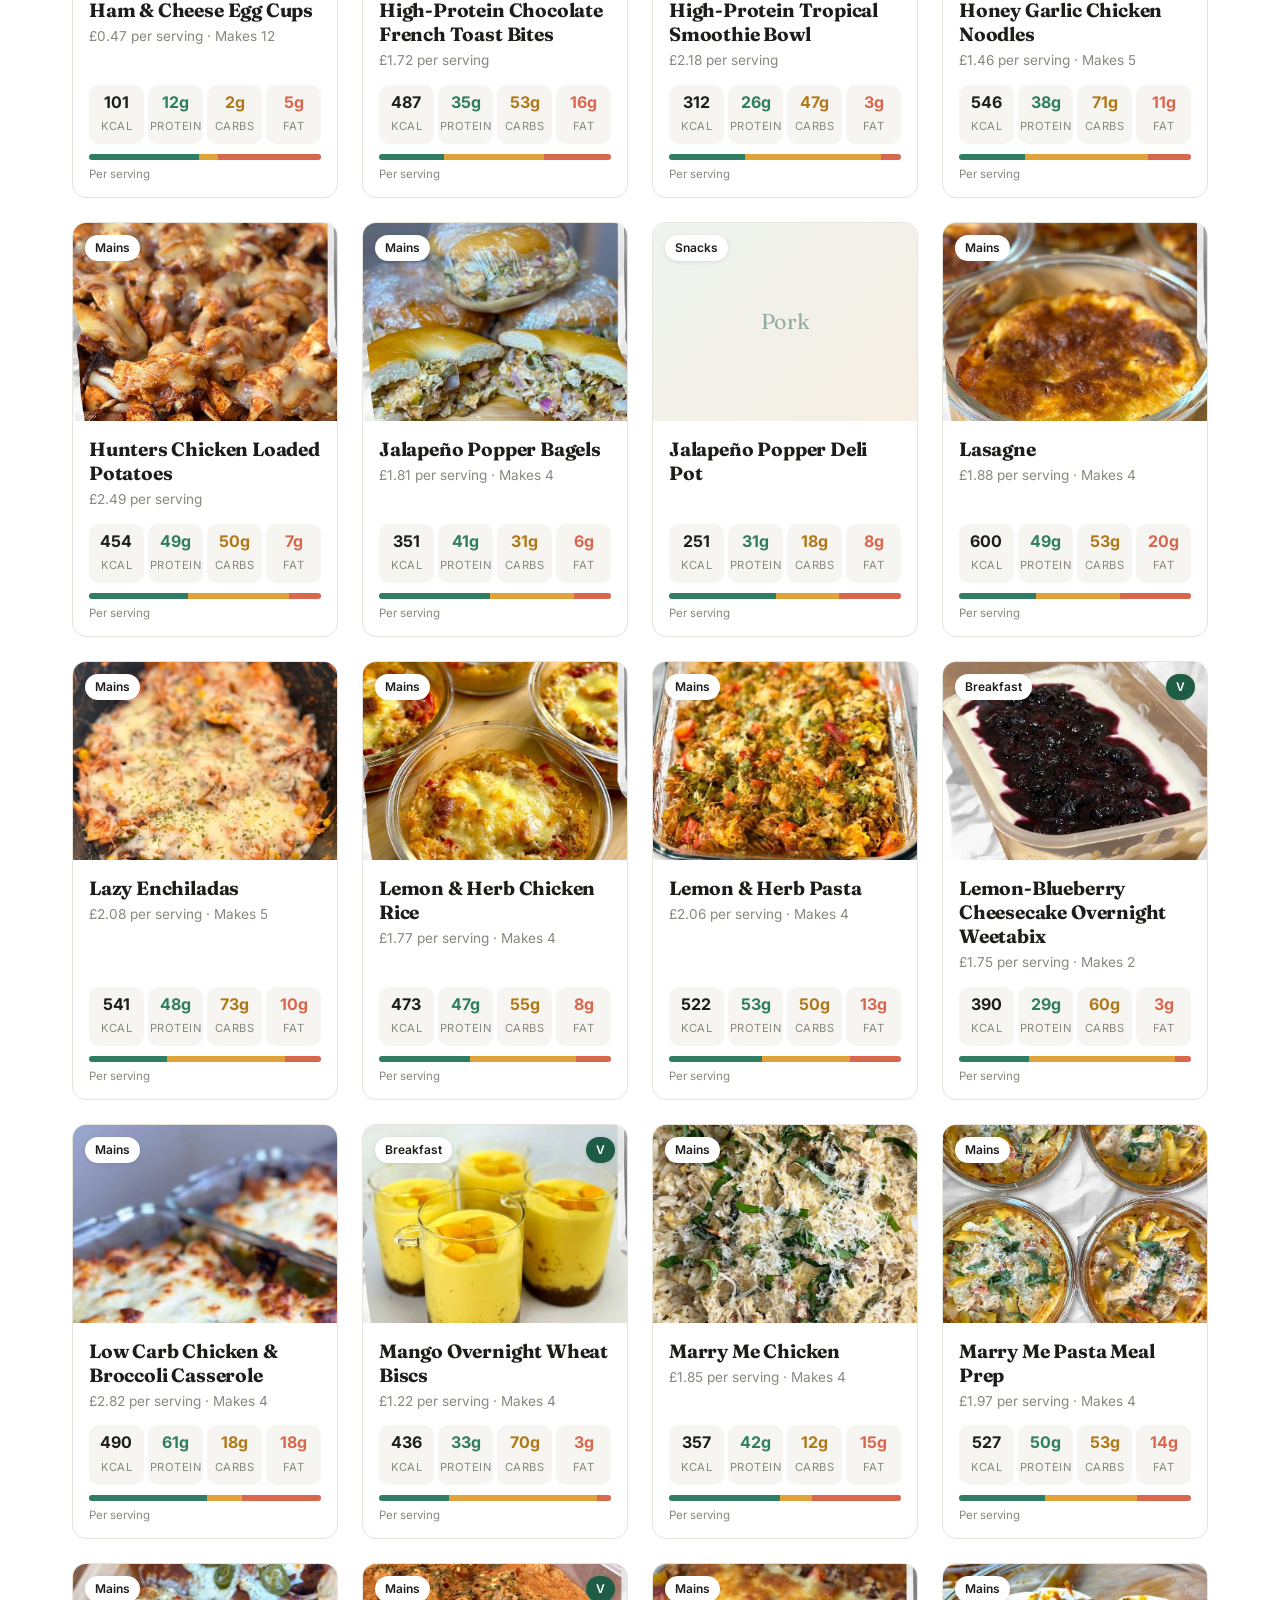
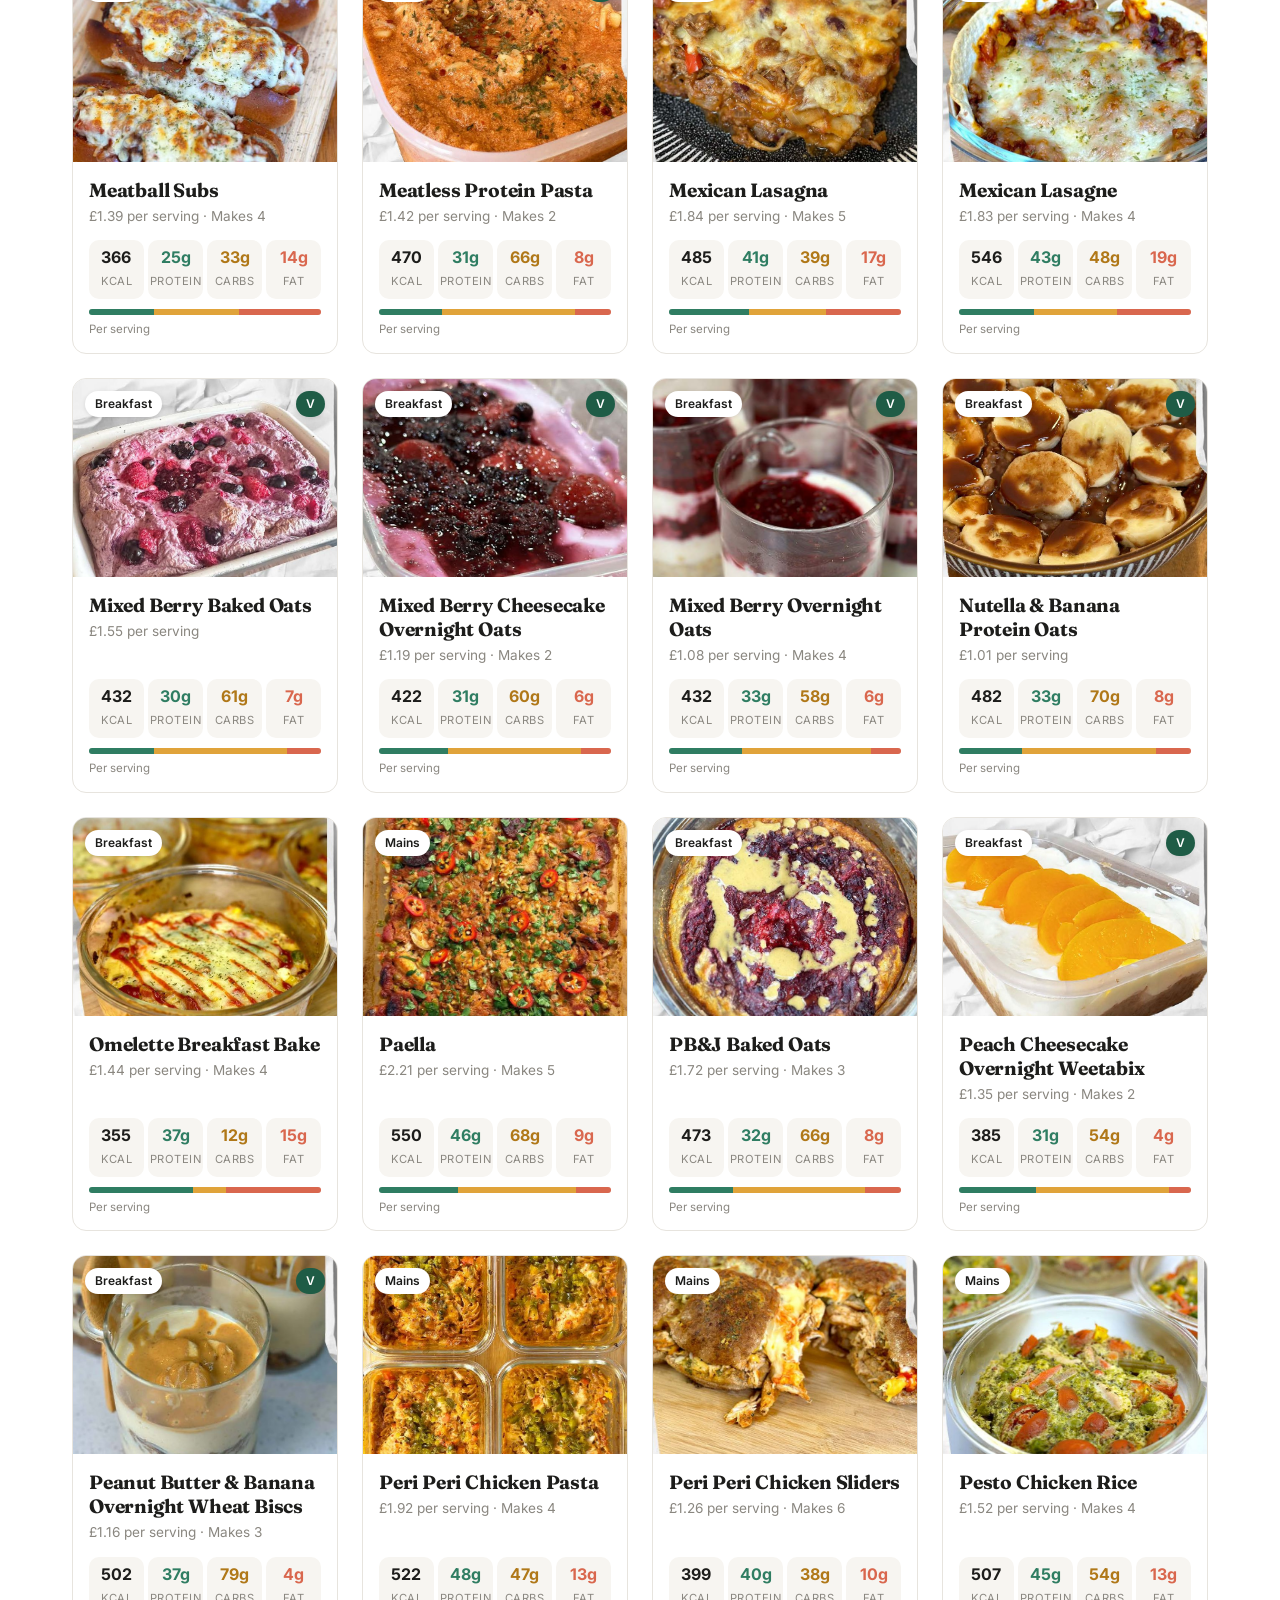
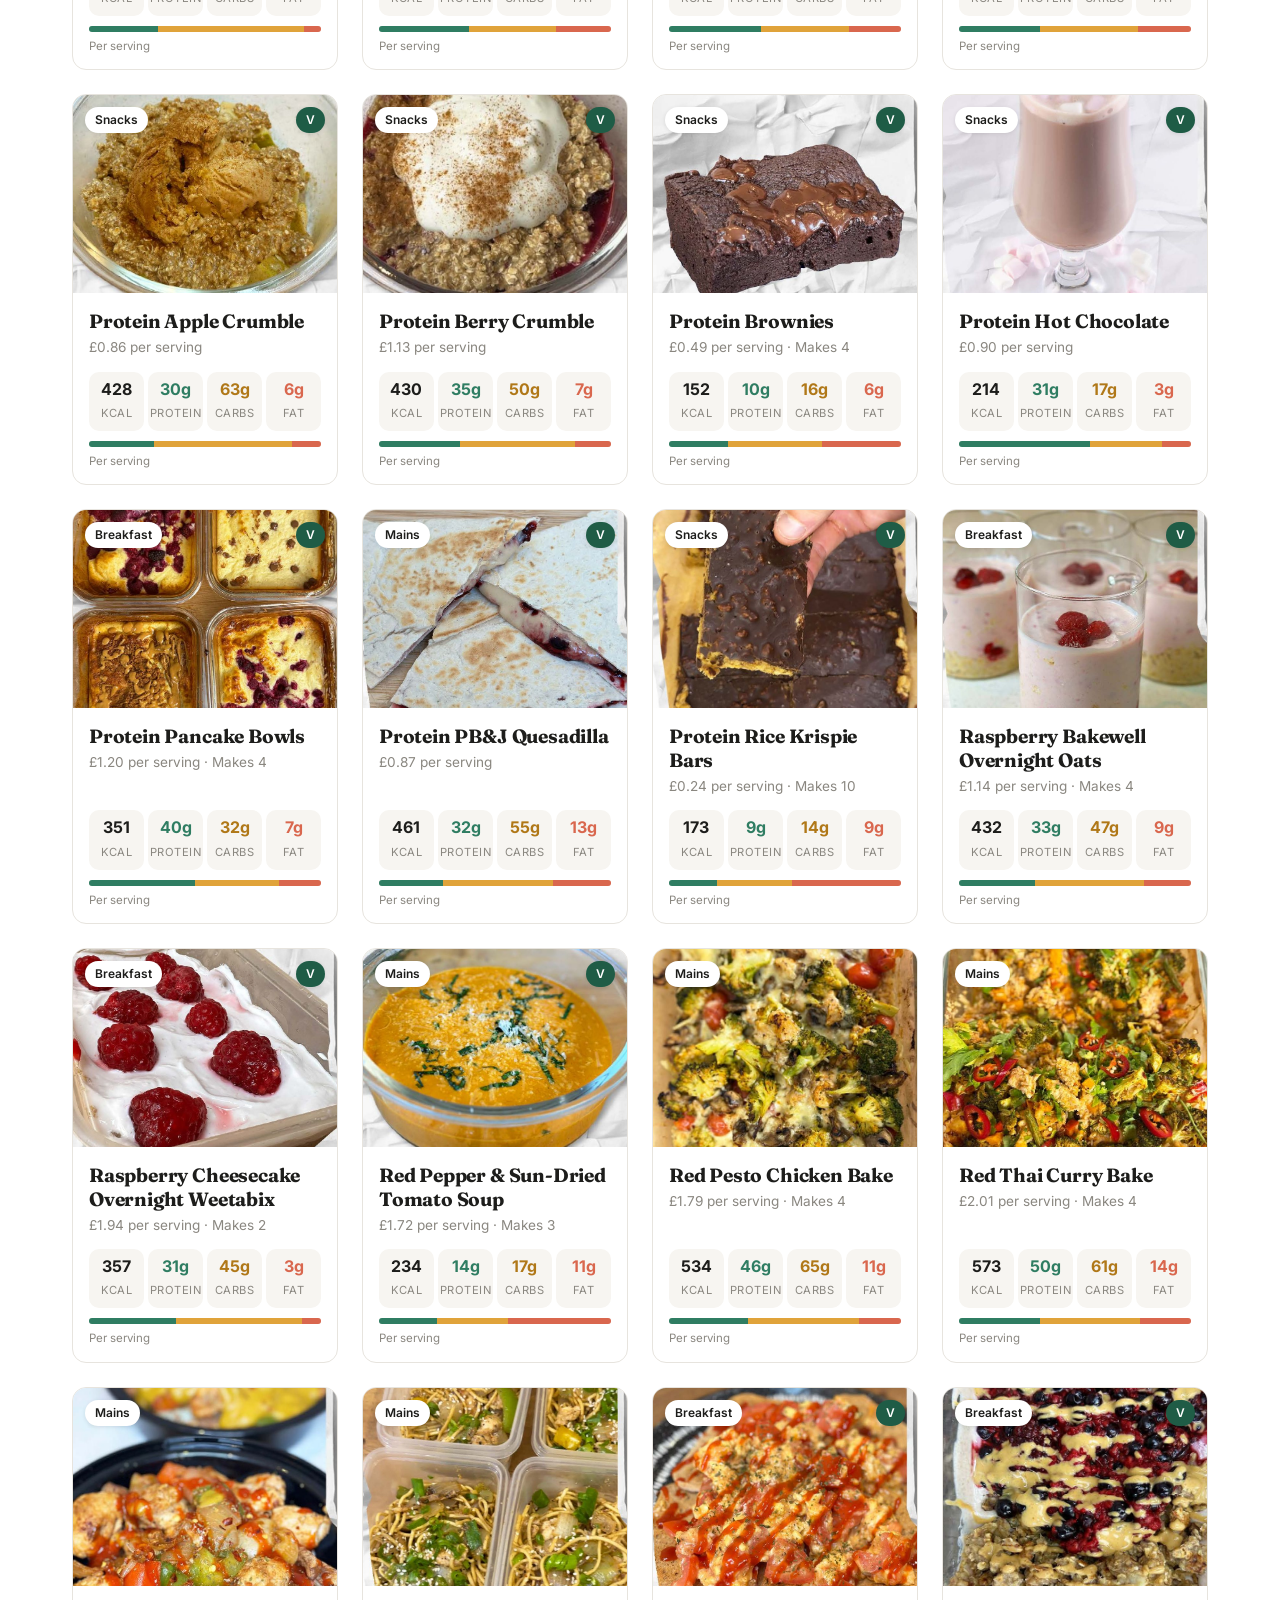
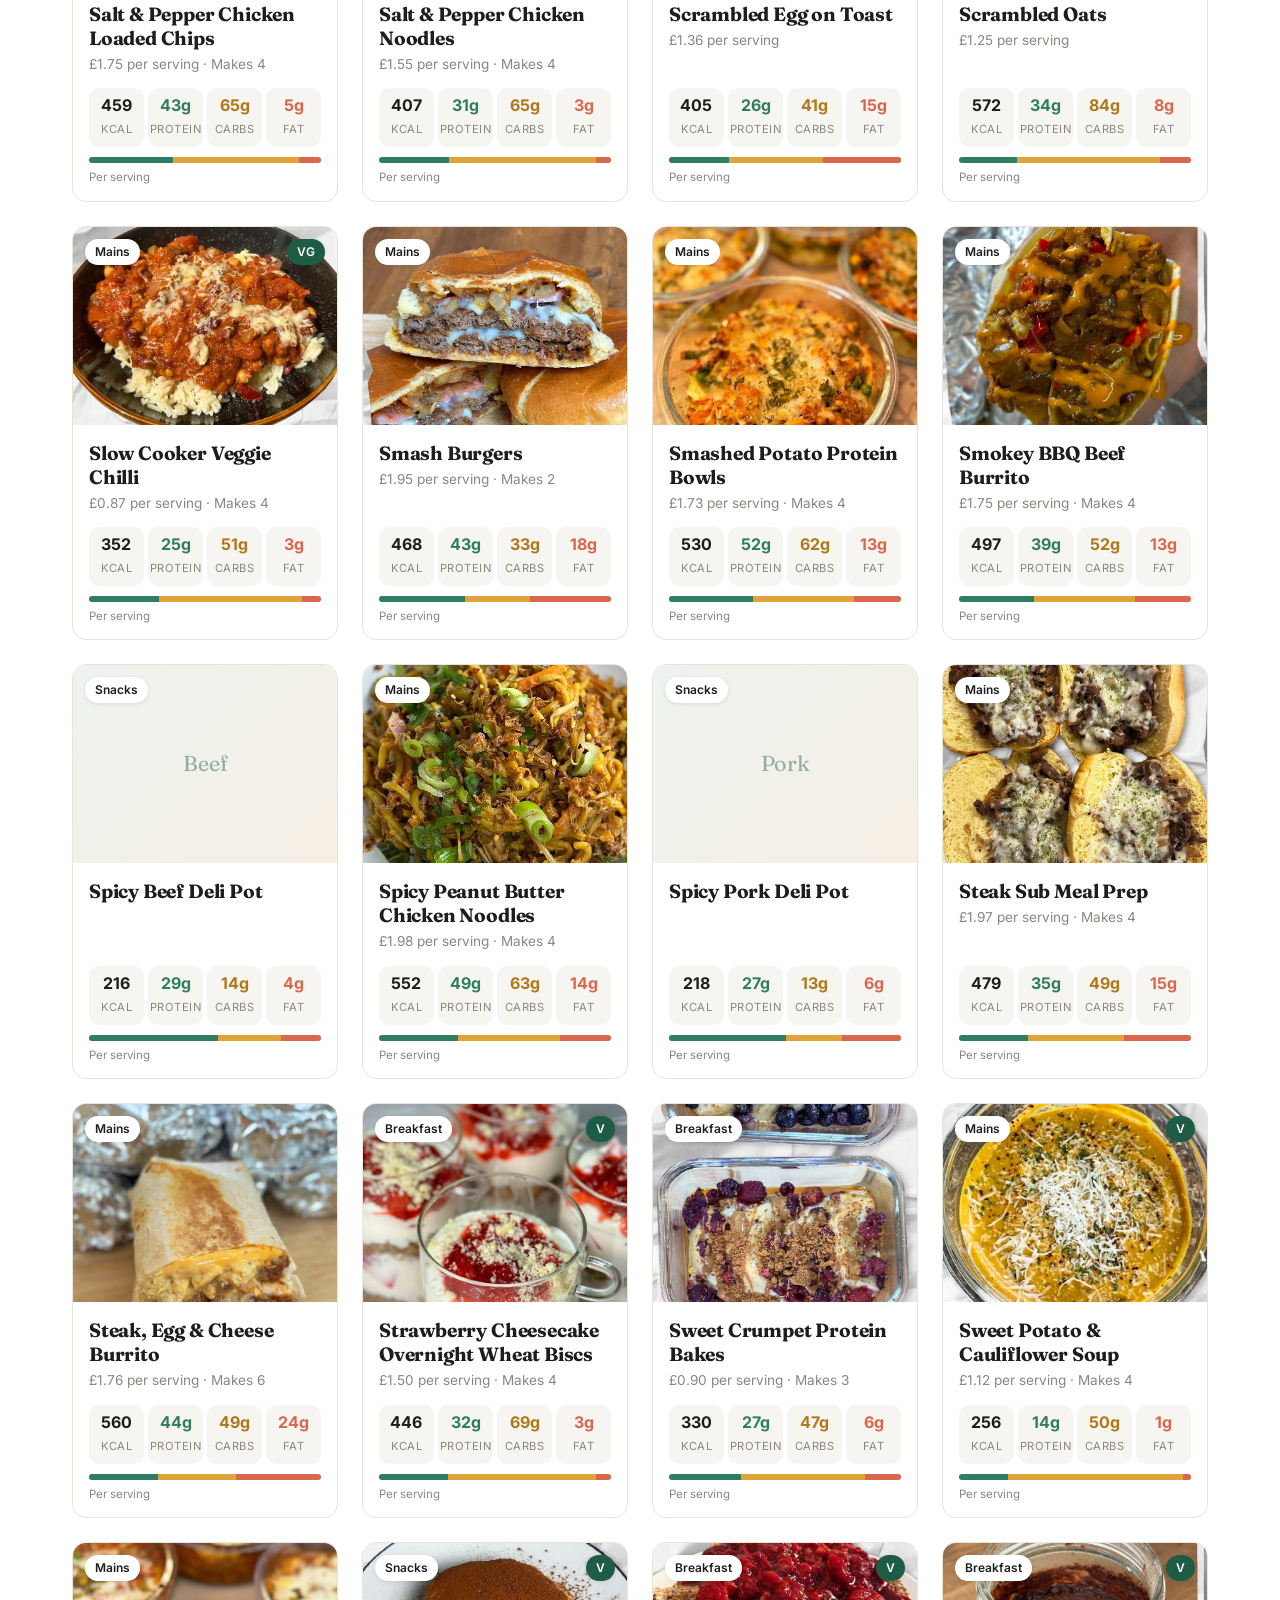
==== commit ea32bcc1: "Add four books' worth of recipes with photos from the PDFs Adds every recipe from Macro Meals, Micro" ====
--- a/index.html
+++ b/index.html
@@ -8,6 +8,7 @@
   <link rel="preconnect" href="https://fonts.googleapis.com">
   <link rel="preconnect" href="https://fonts.gstatic.com" crossorigin>
   <link href="https://fonts.googleapis.com/css2?family=Inter:wght@400;500;600;700&family=Fraunces:opsz,wght@9..144,600;9..144,700&display=swap" rel="stylesheet">
+  <link rel="icon" href="data:image/svg+xml,%3Csvg xmlns=%27http://www.w3.org/2000/svg%27 viewBox=%270 0 32 32%27%3E%3Crect width=%2732%27 height=%2732%27 rx=%278%27 fill=%27%231f5c46%27/%3E%3Ctext x=%2716%27 y=%2722%27 font-family=%27Georgia%27 font-size=%2717%27 font-weight=%27700%27 fill=%27white%27 text-anchor=%27middle%27%3EM%3C/text%3E%3C/svg%3E">
   <link rel="stylesheet" href="assets/css/style.css">
 </head>
 <body>
@@ -26,6 +27,7 @@
     <div class="wrap">
       <h1>Recipes that fit your macros</h1>
       <p>Every recipe shows its full macro breakdown. Open one to adjust the ingredients and watch the numbers change.</p>
+      <p class="hero-credit">Recipes from Dave Fell's cookbooks · <a href="https://fellfitnesscommunity.com" target="_blank" rel="noopener">fellfitnesscommunity.com</a></p>
     </div>
   </section>
 
@@ -38,6 +40,10 @@
       <div class="filter-row">
         <span class="filter-label">Main ingredient</span>
         <div class="chips" id="ingredient-chips"></div>
+      </div>
+      <div class="filter-row">
+        <span class="filter-label">Style</span>
+        <div class="chips" id="tag-chips"></div>
       </div>
       <div class="filter-row controls">
         <label class="range-ctl">
@@ -72,7 +78,7 @@
     <div class="grid" id="grid"></div>
   </main>
 
-  <footer class="site-footer"><div class="wrap">Macro Meals</div></footer>
+  <footer class="site-footer"><div class="wrap">Macro Meals · Recipes, photos and macros from Dave Fell's cookbooks · <a href="https://fellfitnesscommunity.com" target="_blank" rel="noopener">fellfitnesscommunity.com</a></div></footer>
 
   <script src="assets/js/common.js"></script>
   <script src="assets/js/directory.js"></script>
--- a/assets/css/style.css
+++ b/assets/css/style.css
@@ -265,3 +265,6 @@
   .mobile-bar .f strong { color: var(--fat); }
   body:has(.mobile-bar) .site-footer { padding-bottom: 90px; }
 }
+
+.hero-credit { margin-top: 10px !important; font-size: .88rem !important; color: var(--ink-3) !important; }
+.hero-credit a { color: var(--accent); }
